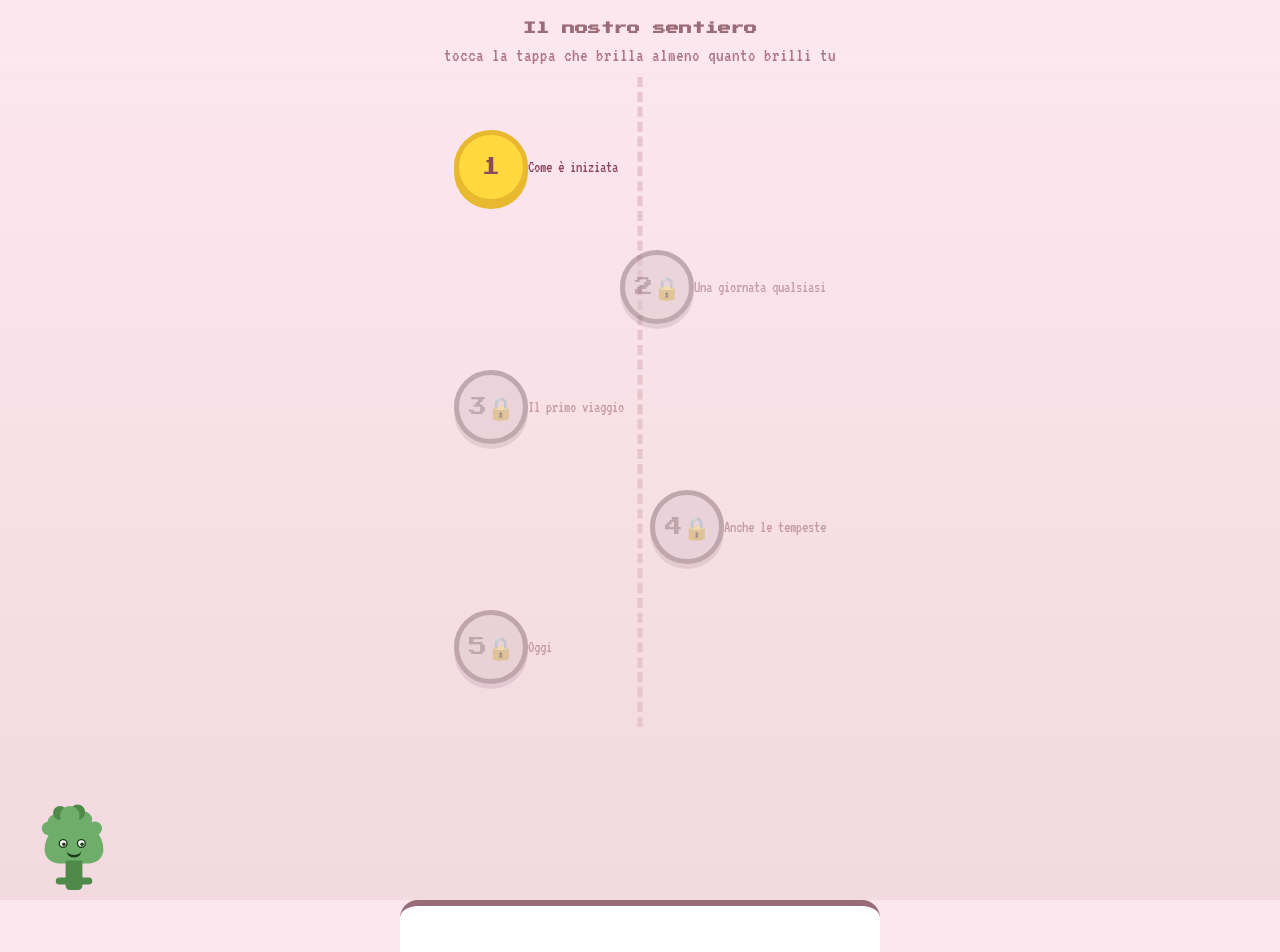
==== seria.html @ f55974d4 "Add files via upload" ====
<!DOCTYPE html>
<html lang="it">
<head>
<meta charset="UTF-8">
<meta name="viewport" content="width=device-width, initial-scale=1.0, maximum-scale=1.0, user-scalable=no">
<title>Il nostro sentiero</title>
<link href="https://fonts.googleapis.com/css2?family=Press+Start+2P&family=VT323&display=swap" rel="stylesheet">
<link rel="stylesheet" href="shared.css">
<style>
  /* versione seria: palette piu' desaturata ed elegante */
  body{background:linear-gradient(180deg,#FDE7EE 0%,#F3D9E0 100%);overflow-x:hidden;}

  .topbar{
    position:sticky;top:0;z-index:40;
    text-align:center;padding:18px 16px 12px;
    background:linear-gradient(180deg,#FDE7EE 70%,transparent);
  }
  .topbar h1{
    font-family:'Press Start 2P',monospace;font-size:13px;
    color:var(--rosa-serio-scuro);line-height:1.7;
  }
  .topbar p{font-size:19px;color:var(--rosa-scuro);opacity:.7;margin-top:6px;}

  /* sentiero verticale */
  .sentiero{
    position:relative;max-width:420px;margin:0 auto;
    padding:30px 0 60px;
  }
  /* linea tratteggiata centrale */
  .sentiero::before{
    content:'';position:absolute;top:0;bottom:40px;left:50%;
    transform:translateX(-50%);width:0;
    border-left:5px dashed var(--rosa-serio);
    z-index:0;
  }
  .tappa{
    position:relative;z-index:1;display:flex;align-items:center;
    min-height:120px;padding:0 24px;
  }
  .tappa:nth-child(odd){justify-content:flex-start;}
  .tappa:nth-child(even){justify-content:flex-end;}
  .nodo{
    width:74px;height:74px;border-radius:50%;
    border:5px solid var(--rosa-serio-scuro);
    background:var(--rosa-serio);
    display:flex;align-items:center;justify-content:center;
    font-family:'Press Start 2P',monospace;font-size:18px;
    color:var(--rosa-serio-scuro);position:relative;cursor:pointer;
    transition:transform .25s ease,background .3s ease,box-shadow .3s ease;
    box-shadow:0 5px 0 rgba(154,107,120,.35);
  }
  .nodo .lbl{
    position:absolute;width:130px;font-family:'VT323',monospace;
    font-size:18px;line-height:1.1;color:var(--rosa-scuro);
  }
  .tappa:nth-child(odd) .lbl{left:90px;text-align:left;}
  .tappa:nth-child(even) .lbl{right:90px;text-align:right;}

  /* stati tappa */
  .tappa.locked .nodo{opacity:.5;cursor:not-allowed;filter:grayscale(.4);}
  .tappa.locked .nodo::after{content:'🔒';font-size:22px;}
  .tappa.locked .lbl{opacity:.45;}
  .tappa.active .nodo{
    background:var(--giallo);border-color:var(--giallo-scuro);
    color:var(--rosa-scuro);
    animation:pulse 1.3s ease-in-out infinite;
    box-shadow:0 5px 0 var(--giallo-scuro),0 0 0 0 rgba(255,217,61,.6);
  }
  @keyframes pulse{
    0%,100%{box-shadow:0 5px 0 var(--giallo-scuro),0 0 0 0 rgba(255,217,61,.5);}
    50%{box-shadow:0 5px 0 var(--giallo-scuro),0 0 0 14px rgba(255,217,61,0);}
  }
  .tappa.done .nodo{background:var(--rosa-medio);border-color:var(--rosa-serio-scuro);}
  .tappa.done .nodo .num{display:none;}
  .tappa.done .nodo::after{content:'♥';font-size:26px;color:var(--rosa-serio-scuro);}

  /* pannello contenuto che sale dal basso */
  .scrim{
    position:fixed;inset:0;background:rgba(139,74,92,.35);
    z-index:70;opacity:0;pointer-events:none;transition:opacity .35s ease;
  }
  .scrim.show{opacity:1;pointer-events:auto;}
  .panel{
    position:fixed;left:0;right:0;bottom:0;z-index:71;
    background:#fff;border-top:6px solid var(--rosa-serio-scuro);
    border-radius:18px 18px 0 0;padding:24px 22px 30px;
    transform:translateY(100%);transition:transform .4s cubic-bezier(.25,.8,.35,1);
    max-height:82vh;overflow-y:auto;max-width:480px;margin:0 auto;
  }
  .panel.show{transform:translateY(0);}
  .panel .ptitle{font-family:'Press Start 2P',monospace;font-size:13px;color:var(--rosa-serio-scuro);line-height:1.7;margin-bottom:14px;}
  .panel .pdate{font-size:18px;color:var(--rosa-scuro);opacity:.6;margin-bottom:16px;}
  .panel .carousel{
    display:flex;gap:10px;overflow-x:auto;scroll-snap-type:x mandatory;
    margin-bottom:10px;padding-bottom:6px;-webkit-overflow-scrolling:touch;
  }
  .panel .carousel::-webkit-scrollbar{height:0;}
  .panel .slide{
    flex:0 0 100%;scroll-snap-align:center;
    aspect-ratio:4/3;background:var(--rosa-fondo);
    border:4px dashed var(--rosa-serio);border-radius:10px;
    display:flex;align-items:center;justify-content:center;
    color:var(--rosa-serio-scuro);font-size:18px;opacity:.8;
    background-size:cover;background-position:center;
  }
  .panel .dots{display:flex;gap:6px;justify-content:center;margin-bottom:18px;}
  .panel .dot{width:8px;height:8px;border-radius:50%;background:var(--rosa-serio);opacity:.5;transition:opacity .2s,transform .2s;}
  .panel .dot.on{opacity:1;background:var(--giallo-scuro);transform:scale(1.3);}
  .panel .ptext{font-size:21px;line-height:1.4;color:var(--rosa-scuro);margin-bottom:22px;}
  .panel .pclose{
    width:100%;font-family:'Press Start 2P',monospace;font-size:12px;
    background:var(--giallo);color:var(--rosa-scuro);
    border:4px solid var(--rosa-serio-scuro);border-radius:8px;
    padding:14px;cursor:pointer;box-shadow:0 4px 0 var(--giallo-scuro);
  }
  .panel .pclose:active{transform:translateY(3px);box-shadow:0 1px 0 var(--giallo-scuro);}

  .finale{
    text-align:center;padding:40px 24px;opacity:0;transition:opacity .6s ease;
  }
  .finale.show{opacity:1;}
  .finale h2{font-family:'Press Start 2P',monospace;font-size:14px;color:var(--rosa-serio-scuro);line-height:1.8;}
  .scroll-cue{
    margin-top:34px;font-size:18px;color:var(--rosa-serio-scuro);opacity:0;
    animation:cueBob 1.6s ease-in-out infinite;transition:opacity .5s ease;
  }
  .scroll-cue.show{opacity:.7;}
  @keyframes cueBob{0%,100%{transform:translateY(0);}50%{transform:translateY(6px);}}

  /* epilogo: nascosto finche' non si completa il percorso */
  .epilogo{
    max-width:480px;margin:0 auto;padding:0 22px 220px;
    display:none;
  }
  .epilogo.show{display:block;animation:fadeUp .8s ease;}
  @keyframes fadeUp{from{opacity:0;transform:translateY(20px);}to{opacity:1;transform:translateY(0);}}
  .epi-block{
    margin-top:54px;padding-top:30px;
    border-top:3px dashed var(--rosa-serio);
  }
  .epi-block h3{
    font-family:'Press Start 2P',monospace;font-size:12px;
    color:var(--rosa-serio-scuro);line-height:1.7;margin-bottom:6px;
  }
  .epi-sub{font-size:18px;color:var(--rosa-scuro);opacity:.65;margin-bottom:16px;}
  /* griglia fiori */
  .flower-grid{display:grid;grid-template-columns:repeat(3,1fr);gap:10px;}
  .flower-cell{
    aspect-ratio:1;border-radius:10px;background:#FFF6D6;
    border:3px dashed var(--giallo-scuro);
    display:flex;align-items:center;justify-content:center;
    padding:14px;background-size:cover;background-position:center;
    image-rendering:pixelated;
  }
  .flower-cell svg{display:block;width:100%;height:100%;}
  /* card canzone */
  .song-card{
    display:flex;align-items:center;gap:14px;
    background:#fff;border:4px solid var(--rosa-serio);border-radius:12px;
    padding:14px;margin-bottom:10px;
  }
  .song-cover{
    width:56px;height:56px;border-radius:8px;flex:0 0 auto;
    background:var(--rosa-medio);display:flex;align-items:center;justify-content:center;
    font-size:26px;color:#fff;
  }
  .song-title{font-size:22px;color:var(--rosa-scuro);}
  .song-artist{font-size:18px;color:var(--rosa-scuro);opacity:.6;}
  .epi-note{font-size:17px;color:var(--rosa-scuro);opacity:.6;}
  .epi-end{display:flex;justify-content:center;margin-top:50px;}
  .epi-end svg{width:48px;height:48px;image-rendering:pixelated;}

  /* player cliccabile */
  .song-card.player{cursor:pointer;transition:transform .15s ease;}
  .song-card.player:active{transform:scale(.97);}
  .song-card .song-cover{transition:background .2s;}
  /* puzzle 3x3 */
  .puzzle-wrap{margin-top:14px;}
  .puzzle{
    position:relative;width:100%;max-width:330px;margin:0 auto;
    aspect-ratio:1/1;background:#9A4E68;border:4px solid #9A4E68;border-radius:10px;
    overflow:hidden;
  }
  .tile{
    position:absolute;width:33.333%;height:33.333%;
    background-image:var(--puz-img);background-size:300% 300%;
    border:1px solid rgba(255,255,255,.15);
    transition:left .18s ease,top .18s ease;cursor:pointer;
    box-sizing:border-box;
  }
  .tile.empty{background-color:#FDE7EE!important;background-image:none!important;cursor:default;border:none;}
  .puzzle.solved .tile{border-color:transparent;}
  .puzzle.solved .tile.empty{background-color:transparent!important;background-image:var(--puz-img)!important;background-size:300% 300%;}
  .puzzle-msg{text-align:center;font-size:22px;color:#9A4E68;margin-top:14px;min-height:28px;opacity:0;transition:opacity .4s;}
  .puzzle-msg.show{opacity:1;}

  /* fumetto della mascotte */
  .fumetto{
    position:fixed;z-index:55;pointer-events:none;
    background:#fff;border:4px solid var(--rosa-serio-scuro);
    border-radius:12px;padding:8px 12px;
    font-family:'Press Start 2P',monospace;font-size:11px;
    color:var(--rosa-serio-scuro);white-space:nowrap;
    opacity:0;transform:translateY(6px);transition:opacity .4s ease,transform .4s ease;
  }
  .fumetto.show{opacity:1;transform:translateY(0);}
  .fumetto::after{
    content:'';position:absolute;bottom:-12px;left:50%;transform:translateX(-50%);
    border:8px solid transparent;border-top-color:var(--rosa-serio-scuro);
  }
</style>
</head>
<body>

<div class="topbar">
  <h1>Il nostro sentiero</h1>
  <p>tocca la tappa che brilla almeno quanto brilli tu</p>
</div>

<div class="sentiero" id="sentiero"></div>

<div class="finale" id="finale">
  <h2>...e qui inizia<br>il prossimo anno ♥</h2>
  <div class="scroll-cue" id="scroll-cue">▾ continua a scorrere ▾</div>
</div>

<!-- EPILOGO: appare dopo aver completato tutte le tappe -->
<div class="epilogo" id="epilogo">

  <!-- blocco 1: gallery di fiori -->
  <section class="epi-block">
    <h3>Un piccolo giardino</h3>
    <p class="epi-sub">un po' di giallo, come sempre</p>
    <div class="flower-grid" id="flower-grid"></div>
  </section>

  <!-- blocco 2: la nostra canzone -->
  <section class="epi-block">
    <h3>La nostra canzone</h3>
    <p class="epi-sub">3005 - Childish Gambino</p>
    <div class="song-card player" id="player-card">
      <div class="song-cover">▶</div>
      <div class="song-info">
        <div class="song-title">3005</div>
        <div class="song-artist">Childish Gambino · tocca per ascoltare</div>
      </div>
    </div>
    <p class="epi-note">[una delle tue preferite, ora anche una delle mie]</p>
  </section>

  <!-- blocco 3: puzzle foto -->
  <section class="epi-block">
    <h3>Rimetti insieme questo momento</h3>
    <p class="epi-sub">fai scorrere le tessere ♥</p>
    <div class="puzzle-wrap">
      <div class="puzzle" id="puzzle"></div>
    </div>
    <p class="puzzle-msg" id="puzzle-msg"></p>
  </section>

  <div class="epi-end" id="epi-end"></div>
</div>

<div class="scrim" id="scrim"></div>
<div class="panel" id="panel">
  <div class="ptitle" id="p-title"></div>
  <div class="pdate" id="p-date"></div>
  <div class="carousel" id="p-carousel"></div>
  <div class="dots" id="p-dots"></div>
  <div class="ptext" id="p-text"></div>
  <button class="pclose" id="p-close">chiudi e continua</button>
</div>

<script src="shared.js"></script>
<script>
const PUZZLE_IMG="[data-uri]";
</script>
<script>
// ====== CONTENUTI DELLE TAPPE (placeholder, da riempire) ======
// Ordine = sequenza di sblocco. 'photos' e' un array: 0 immagini = placeholder, 1+ = carosello.
const TAPPE=[
  {num:'1', label:'Come è iniziata',        title:'Tappa 1', date:'[mese / anno]', text:'[Qui il ricordo di come vi siete conosciuti. Scrivi tu il testo, io ho solo preparato lo spazio.]', photos:[]},
  {num:'2', label:'Una giornata qualsiasi', title:'Tappa 2', date:'[mese / anno]', text:'[Una giornata spensierata che vi rappresenta.]', photos:[]},
  {num:'3', label:'Il primo viaggio',       title:'Tappa 3', date:'[gennaio / febbraio]', text:'[I vostri viaggi, fatti tra gennaio e febbraio. Sostituisci con il ricordo.]', photos:[]},
  {num:'4', label:'Anche le tempeste',      title:'Tappa 4', date:'[mese / anno]', text:'[Un momento difficile superato insieme. Anche i litigi fanno parte della storia.]', photos:[]},
  {num:'5', label:'Oggi',                   title:'Tappa 5', date:'[oggi]',        text:'[Dove siete adesso, e cosa vuoi dirle per questo primo anno.]', photos:[]},
];

// ====== STATO IN MEMORIA (niente localStorage: dura la sessione, basta cosi') ======
let unlocked=0; // indice della tappa attualmente sbloccata/attiva

const sentiero=document.getElementById('sentiero');
const scrim=document.getElementById('scrim');
const panel=document.getElementById('panel');
const finale=document.getElementById('finale');
const epilogo=document.getElementById('epilogo');
const scrollCue=document.getElementById('scroll-cue');

// ====== EPILOGO: fiori GIALLI pixel (SVG, coerenti con lo stile) ======
// se metti percorsi immagine in FIORI, quelli hanno priorita'; altrimenti uso i fiori pixel disegnati
const FIORI=[]; // es: ['img/fiore1.jpg',...]

// fiori pixel disegnati in SVG, varianti diverse in toni di giallo
function fiorePixel(variant){
  const G='#FFD93D', G2='#E8B92E', G3='#FFE98A', C='#C98A2E', S='#6Fae6a';
  if(variant===0){ // margherita gialla
    return `<svg viewBox="0 0 16 16" width="100%" height="100%" shape-rendering="crispEdges">
      <rect x="6" y="2" width="4" height="3" fill="${G3}"/><rect x="3" y="5" width="3" height="4" fill="${G3}"/>
      <rect x="10" y="5" width="3" height="4" fill="${G3}"/><rect x="6" y="9" width="4" height="3" fill="${G3}"/>
      <rect x="5" y="4" width="6" height="6" fill="${G}"/><rect x="6" y="5" width="4" height="4" fill="${C}"/>
      <rect x="7" y="12" width="2" height="4" fill="${S}"/></svg>`;
  }
  if(variant===1){ // tulipano giallo
    return `<svg viewBox="0 0 16 16" width="100%" height="100%" shape-rendering="crispEdges">
      <rect x="4" y="3" width="2" height="3" fill="${G}"/><rect x="10" y="3" width="2" height="3" fill="${G}"/>
      <rect x="7" y="2" width="2" height="4" fill="${G}"/>
      <rect x="4" y="5" width="8" height="2" fill="${G}"/>
      <rect x="4" y="6" width="8" height="3" fill="${G2}"/>
      <rect x="5" y="9" width="6" height="1" fill="${C}"/>
      <rect x="7" y="10" width="2" height="5" fill="${S}"/>
      <rect x="9" y="12" width="3" height="2" fill="${S}"/></svg>`;
  }
  // variant 2: fiore tondo a 5 petali
  return `<svg viewBox="0 0 16 16" width="100%" height="100%" shape-rendering="crispEdges">
    <rect x="6" y="2" width="4" height="4" fill="${G}"/><rect x="2" y="6" width="4" height="4" fill="${G}"/>
    <rect x="10" y="6" width="4" height="4" fill="${G}"/><rect x="4" y="10" width="4" height="3" fill="${G}"/>
    <rect x="9" y="10" width="4" height="3" fill="${G}"/><rect x="6" y="6" width="4" height="4" fill="${C}"/>
    <rect x="7" y="13" width="2" height="3" fill="${S}"/></svg>`;
}

function buildFiori(){
  const grid=document.getElementById('flower-grid');
  grid.innerHTML='';
  const n = FIORI.length || 6;
  for(let i=0;i<n;i++){
    const c=document.createElement('div');
    c.className='flower-cell';
    if(FIORI[i]){ c.style.backgroundImage=`url(${FIORI[i]})`; }
    else c.innerHTML=fiorePixel(i%3);
    grid.appendChild(c);
  }
  // cuore pixel giallo finale
  document.getElementById('epi-end').innerHTML=`
    <svg viewBox="0 0 16 16" shape-rendering="crispEdges">
      <rect x="2" y="3" width="4" height="2" fill="#FFD93D"/><rect x="10" y="3" width="4" height="2" fill="#FFD93D"/>
      <rect x="1" y="5" width="6" height="2" fill="#FFD93D"/><rect x="9" y="5" width="6" height="2" fill="#FFD93D"/>
      <rect x="1" y="7" width="14" height="2" fill="#FFD93D"/>
      <rect x="2" y="9" width="12" height="2" fill="#E8B92E"/>
      <rect x="4" y="11" width="8" height="2" fill="#E8B92E"/>
      <rect x="6" y="13" width="4" height="2" fill="#E8B92E"/></svg>`;
}

// render delle tappe
function render(){
  sentiero.innerHTML='';
  TAPPE.forEach((t,i)=>{
    const row=document.createElement('div');
    row.className='tappa '+(i<unlocked?'done':i===unlocked?'active':'locked');
    row.innerHTML=`<div class="nodo" data-i="${i}"><span class="num">${t.num}</span></div><div class="lbl">${t.label}</div>`;
    sentiero.appendChild(row);
  });
  if(unlocked>=TAPPE.length){
    finale.classList.add('show');
    scrollCue.classList.add('show');
    epilogo.classList.add('show');
    buildFiori();
  }
}

// apertura pannello
let openIndex=null; // quale tappa e' attualmente aperta nel pannello
function buildCarousel(photos){
  const car=document.getElementById('p-carousel');
  const dots=document.getElementById('p-dots');
  car.innerHTML='';dots.innerHTML='';
  // se nessuna foto, mostro un placeholder singolo
  const items = (photos && photos.length) ? photos : [null];
  items.forEach((src,idx)=>{
    const s=document.createElement('div');
    s.className='slide';
    if(src){ s.style.backgroundImage=`url(${src})`;s.textContent=''; }
    else s.textContent='[ foto da inserire ]';
    car.appendChild(s);
    if(items.length>1){
      const d=document.createElement('div');
      d.className='dot'+(idx===0?' on':'');
      dots.appendChild(d);
    }
  });
  // sincronizza i pallini con lo scroll
  if(items.length>1){
    car.onscroll=()=>{
      const i=Math.round(car.scrollLeft/car.clientWidth);
      [...dots.children].forEach((d,j)=>d.classList.toggle('on',j===i));
    };
  } else { car.onscroll=null; }
  car.scrollLeft=0;
}
function openTappa(i){
  openIndex=i;
  const t=TAPPE[i];
  document.getElementById('p-title').textContent=t.title;
  document.getElementById('p-date').textContent=t.date;
  document.getElementById('p-text').textContent=t.text;
  buildCarousel(t.photos);
  scrim.classList.add('show');panel.classList.add('show');
}
function closeTappa(){
  scrim.classList.remove('show');panel.classList.remove('show');
  // avanza solo se stavo guardando la tappa attiva (non una gia' completata rivisitata)
  if(openIndex===unlocked && unlocked<TAPPE.length){ unlocked++; render(); placeBrocco(); }
  openIndex=null;
}

sentiero.addEventListener('click',e=>{
  const nodo=e.target.closest('.nodo');
  if(!nodo)return;
  const i=+nodo.dataset.i;
  if(i<=unlocked) openTappa(i); // attiva o gia' completata: apribile; le locked no
});
document.getElementById('p-close').addEventListener('click',closeTappa);
scrim.addEventListener('click',closeTappa);

// ====== PUZZLE FOTO 3x3 ======
// la foto e' incorporata come base64 in PUZZLE_IMG (definita in fondo, prima di questo script)
const N=3;                       // griglia 3x3
const EMPTY=N*N-1;               // indice 8 = tessera vuota
const puzzleEl=document.getElementById('puzzle');
const puzzleMsg=document.getElementById('puzzle-msg');
puzzleEl.style.setProperty('--puz-img', `url(${PUZZLE_IMG})`);

let board=[];   // board[posizione]=valoreTessera (0..8, dove 8=vuota)
let tiles=[];   // riferimenti agli elementi DOM, indicizzati per valore tessera
let solved=false;

function buildTiles(){
  puzzleEl.innerHTML='';
  tiles=[];
  for(let v=0; v<N*N; v++){
    const t=document.createElement('div');
    t.className='tile'+(v===EMPTY?' empty':'');
    if(v!==EMPTY){
      const r=Math.floor(v/N), c=v%N;
      // background-position per mostrare il pezzo corretto della foto
      t.style.backgroundPosition=`${c*50}% ${r*50}%`;
    }
    t.addEventListener('click',()=>onTileClick(v));
    tiles[v]=t;
    puzzleEl.appendChild(t);
  }
}
function place(){
  // posiziona ogni tessera in base a board
  for(let pos=0; pos<N*N; pos++){
    const v=board[pos];
    const r=Math.floor(pos/N), c=pos%N;
    tiles[v].style.left=(c*33.333)+'%';
    tiles[v].style.top=(r*33.333)+'%';
  }
}
function emptyPos(){ return board.indexOf(EMPTY); }
function neighborsOf(pos){
  const r=Math.floor(pos/N), c=pos%N, out=[];
  if(r>0) out.push(pos-N);
  if(r<N-1) out.push(pos+N);
  if(c>0) out.push(pos-1);
  if(c<N-1) out.push(pos+1);
  return out;
}
function onTileClick(v){
  if(solved) return;
  const pos=board.indexOf(v);
  const ep=emptyPos();
  if(neighborsOf(pos).includes(ep)){
    board[ep]=v; board[pos]=EMPTY;
    place();
    checkSolved();
  }
}
function checkSolved(){
  for(let i=0;i<N*N;i++) if(board[i]!==i) return;
  solved=true;
  // assegno alla tessera vuota la SUA porzione di foto (in basso a destra), cosi' l'immagine si chiude bene
  const er=Math.floor(EMPTY/N), ec=EMPTY%N;
  tiles[EMPTY].style.backgroundPosition=`${ec*50}% ${er*50}%`;
  puzzleEl.classList.add('solved');
  puzzleMsg.textContent='eccoci ♥';
  puzzleMsg.classList.add('show');
}
function shuffle(moves){
  // parto dalla soluzione e faccio mosse valide casuali all'indietro: sempre risolvibile
  board=[...Array(N*N).keys()];
  let last=-1;
  for(let i=0;i<moves;i++){
    const ep=emptyPos();
    let opts=neighborsOf(ep).filter(p=>p!==last);
    const pick=opts[Math.floor(Math.random()*opts.length)];
    board[ep]=board[pick]; board[pick]=EMPTY; last=ep;
  }
  // evito che parta gia' risolto
  if(board.every((v,i)=>v===i)) shuffle(moves);
}
buildTiles();
shuffle(12);   // mescolamento leggero (piu' facile)
place();

// ====== player musica 3005 ======
// apre il brano su Spotify (cerca) - l'audio parte nell'app esterna, non nel sito
document.getElementById('player-card').addEventListener('click',()=>{
  window.open('https://open.spotify.com/search/3005%20Childish%20Gambino','_blank');
});

// ====== mascotte ======
const brocco=mountBrocco();
brocco.style.transformOrigin='bottom center';
setMood(brocco,'cornerA');

// fumetto frase finale
const fumetto=document.createElement('div');
fumetto.className='fumetto';
fumetto.textContent='Ti amo RimRim ♥';
document.body.appendChild(fumetto);

// posiziona Broccoletto in base allo stato del percorso
function placeBrocco(){
  if(unlocked>=TAPPE.length){
    // fine percorso: si centra in basso e resta li, ferma, con la frase
    brocco.style.position='fixed';
    brocco.style.transition='left .6s ease,right .6s ease,bottom .6s ease';
    brocco.style.left='50%';brocco.style.right='auto';
    brocco.style.bottom='14px';brocco.style.top='auto';
    brocco.style.transformOrigin='bottom center';
    setMood(brocco,'finaleA');
    // fumetto fixed sopra la mascotte, centrato
    fumetto.style.position='fixed';
    fumetto.style.left='50%';
    fumetto.style.transform='translateX(-50%)';
    fumetto.style.bottom='150px';
    fumetto.style.top='auto';
    setTimeout(()=>fumetto.classList.add('show'),650);
  } else {
    // durante il percorso: fixed in basso, sul lato della tappa attiva
    fumetto.classList.remove('show');
    brocco.style.position='fixed';
    const odd = (unlocked%2===0); // tappa index0 e' odd-child (sinistra)
    brocco.style.transition='left .5s ease,right .5s ease,bottom .5s ease';
    brocco.style.bottom='10px';brocco.style.top='auto';
    brocco.style.transform='scale(.7)';
    brocco.style.transformOrigin='bottom center';
    if(odd){ brocco.style.left='14px';brocco.style.right='auto'; }
    else { brocco.style.left='auto';brocco.style.right='14px'; }
    setMood(brocco,'cornerA');
  }
}

enableTouchHearts();
render();
placeBrocco();
</script>
</body>
</html>
---- shared.css ----
/* ============================================================
   SHELL CONDIVISO - Broccoletto, palette, cuori al tocco
   Usato da index.html, seria.html, tiii.html
   ============================================================ */
:root{
  --rosa-fondo:#FDE7EE;
  --rosa-medio:#F7C8D8;
  --rosa-scuro:#8B4A5C;
  --giallo:#FFD93D;
  --giallo-scuro:#E8B92E;
  --verde:#6Fae6a;
  --verde-scuro:#4f8a4a;
  /* varianti per la versione seria: rosa piu' desaturato/elegante */
  --rosa-serio:#E8C4CE;
  --rosa-serio-scuro:#9A6B78;
}
*{margin:0;padding:0;box-sizing:border-box;-webkit-tap-highlight-color:transparent;}
html,body{height:100%;}
body{
  font-family:'VT323',monospace;
  background:var(--rosa-fondo);
  color:var(--rosa-scuro);
  image-rendering:pixelated;
  touch-action:manipulation;
  user-select:none;
}

/* ---------- MASCOTTE BROCCOLETTO ---------- */
#brocco{
  position:fixed;bottom:18px;left:50%;transform:translateX(-50%);
  width:120px;height:140px;z-index:50;pointer-events:none;
  transition:transform .25s ease;
}
.pix{position:absolute;}
.gambo{bottom:0;left:48px;width:24px;height:42px;background:var(--verde-scuro);border-radius:0 0 6px 6px;}
.gambo-l{bottom:8px;left:34px;width:16px;height:10px;background:var(--verde-scuro);border-radius:8px 0 0 8px;}
.gambo-r{bottom:8px;left:70px;width:16px;height:10px;background:var(--verde-scuro);border-radius:0 8px 8px 0;}
.ciuffo{bottom:38px;left:18px;width:84px;height:58px;background:var(--verde);border-radius:42px 42px 22px 22px;}
.bub{background:var(--verde);border-radius:50%;}
.bub.d{background:var(--verde-scuro);}
.b1{bottom:84px;left:22px;width:24px;height:24px;}
.b2{bottom:92px;left:40px;width:28px;height:28px;}
.b3{bottom:88px;left:62px;width:24px;height:24px;}
.b4{bottom:100px;left:30px;width:20px;height:20px;}
.b5{bottom:100px;left:54px;width:22px;height:22px;}
.b6{bottom:78px;left:14px;width:20px;height:20px;}
.b7{bottom:78px;left:80px;width:20px;height:20px;}
.occhio{bottom:60px;width:13px;height:13px;background:#fff;border:2px solid #1a3a18;border-radius:50%;z-index:5;}
.occhio.l{left:38px;} .occhio.r{left:64px;}
.pupilla{width:5px;height:5px;background:#1a3a18;border-radius:50%;position:absolute;top:3px;left:3px;}
.bocca{bottom:48px;left:52px;width:16px;height:6px;border-bottom:3px solid #1a3a18;z-index:5;}
.lacrima{bottom:46px;width:6px;height:12px;background:#7fd0ff;border-radius:0 0 4px 4px;opacity:0;transition:opacity .3s;z-index:6;}
.lacrima.l{left:40px;} .lacrima.r{left:66px;}
.pozza{bottom:-4px;left:50%;transform:translateX(-50%);width:0;height:0;background:#7fd0ff;opacity:.55;border-radius:50%;transition:width .5s ease,height .5s ease;z-index:1;}

/* stati emotivi */
#brocco.triste{transform:translateX(-50%) scale(.95);}
#brocco.triste .occhio{height:14px;}
#brocco.triste .bocca{border-bottom:none;border-top:3px solid #1a3a18;border-radius:50% 50% 0 0;bottom:42px;}
#brocco.triste .lacrima{opacity:1;animation:drop 2.2s ease-in infinite;}
@keyframes drop{0%{transform:translateY(0) scaleY(.6);opacity:0;}25%{opacity:1;}80%{transform:translateY(28px) scaleY(1.3);opacity:1;}100%{transform:translateY(34px) scaleY(1.3);opacity:0;}}
#brocco.triste .lacrima.r{animation-delay:1.1s;}
#brocco.gioiaA{animation:hop .4s ease infinite;}
@keyframes hop{0%,100%{transform:translateX(-50%) translateY(0);}50%{transform:translateX(-50%) translateY(-22px);}}
#brocco.gioiaA .bocca{width:22px;height:12px;border-bottom:4px solid #1a3a18;border-radius:0 0 12px 12px;left:49px;bottom:46px;}
#brocco.gioiaB{animation:wiggle .3s ease infinite;}
@keyframes wiggle{0%,100%{transform:translateX(-50%) rotate(-6deg);}50%{transform:translateX(-50%) rotate(6deg);}}
#brocco.gioiaB .bocca{width:24px;height:14px;border:3px solid #1a3a18;border-top:none;border-radius:0 0 14px 14px;left:48px;bottom:44px;background:#ff8fb0;}

/* celebrazioni */
#brocco.celebraA{animation:swayA 2s ease-in-out;transform:translateX(-50%) scale(2.4) translateY(-50px);transition:transform 2s cubic-bezier(.25,.8,.35,1);z-index:90;}
@keyframes swayA{0%{filter:brightness(1);}100%{filter:brightness(1.12);}}
#brocco.celebraA .bocca{width:26px;height:14px;border-bottom:4px solid #1a3a18;border-radius:0 0 14px 14px;left:47px;bottom:46px;}
#brocco.celebraA .occhio{height:11px;border-radius:50% 50% 40% 40%;}
#brocco.celebraB{transform:translateX(-50%) scale(2.4) translateY(-50px);transition:transform 2s cubic-bezier(.34,1.3,.5,1);z-index:90;}
#brocco.celebraB.anim{animation:bounceB 2s ease-in-out;}
@keyframes bounceB{0%,100%{rotate:0deg;}20%{rotate:-5deg;}40%{rotate:5deg;}60%{rotate:-3deg;}80%{rotate:3deg;}}
#brocco.celebraB .bocca{width:28px;height:20px;border:3px solid #1a3a18;border-top:none;border-radius:0 0 16px 16px;left:46px;bottom:40px;background:#ff8fb0;}
#brocco.celebraB .occhio{background:transparent;border:none;overflow:visible;}
#brocco.celebraB .pupilla{display:none;}
#brocco.celebraB .occhio::before{content:'♥';position:absolute;left:50%;top:50%;transform:translate(-50%,-50%);color:#e85b8a;font-size:16px;line-height:1;}
#brocco.celebraB .occhio{animation:eyePop .5s ease infinite alternate;}
@keyframes eyePop{from{transform:scale(1);}to{transform:scale(1.25);}}

/* stati attivi (mascotte persistente nelle pagine) */
#brocco.attivoA{animation:hopActive .5s ease infinite;}
@keyframes hopActive{0%,100%{transform:translateX(-50%) translateY(0) scale(1);}50%{transform:translateX(-50%) translateY(-14px) scale(1);}}
#brocco.attivoA .bocca{width:22px;height:12px;border-bottom:4px solid #1a3a18;border-radius:0 0 12px 12px;left:49px;bottom:46px;}
#brocco.attivoB{animation:wiggleActive .35s ease infinite;}
@keyframes wiggleActive{0%,100%{transform:translateX(-50%) rotate(-5deg) scale(1);}50%{transform:translateX(-50%) rotate(5deg) scale(1);}}
#brocco.attivoB .bocca{width:24px;height:14px;border:3px solid #1a3a18;border-top:none;border-radius:0 0 14px 14px;left:48px;bottom:44px;background:#ff8fb0;}
#brocco.attivoB .occhio{background:transparent;border:none;overflow:visible;}
#brocco.attivoB .pupilla{display:none;}
#brocco.attivoB .occhio::before{content:'♥';position:absolute;left:50%;top:50%;transform:translate(-50%,-50%);color:#e85b8a;font-size:16px;line-height:1;}

/* idle: piccolo respiro quando non fa nulla */
#brocco.idleA .bocca{width:22px;height:10px;border-bottom:3px solid #1a3a18;border-radius:0 0 12px 12px;left:49px;bottom:46px;}

/* mascotte in ANGOLO (persistente nelle pagine): salta/dimena senza translateX */
#brocco.cornerA{animation:cornerHop .6s ease infinite;}
@keyframes cornerHop{0%,100%{transform:scale(.7) translateY(0);}50%{transform:scale(.7) translateY(-18px);}}
#brocco.cornerA .bocca{width:22px;height:12px;border-bottom:4px solid #1a3a18;border-radius:0 0 12px 12px;left:49px;bottom:46px;}
#brocco.cornerB{animation:cornerWiggle .4s ease infinite;}
@keyframes cornerWiggle{0%,100%{transform:scale(.7) rotate(-6deg);}50%{transform:scale(.7) rotate(6deg);}}
#brocco.cornerB .bocca{width:24px;height:14px;border:3px solid #1a3a18;border-top:none;border-radius:0 0 14px 14px;left:48px;bottom:44px;background:#ff8fb0;}
#brocco.cornerB .occhio{background:transparent;border:none;overflow:visible;}
#brocco.cornerB .pupilla{display:none;}
#brocco.cornerB .occhio::before{content:'♥';position:absolute;left:50%;top:50%;transform:translate(-50%,-50%);color:#e85b8a;font-size:16px;line-height:1;}

/* stato FINALE: mascotte centrata (absolute) a fine sentiero, saltella sul posto */
#brocco.finaleA{animation:finaleHop .7s ease infinite;}
@keyframes finaleHop{0%,100%{transform:translateX(-50%) scale(.7) translateY(0);}50%{transform:translateX(-50%) scale(.7) translateY(-16px);}}
#brocco.finaleA .bocca{width:22px;height:12px;border-bottom:4px solid #1a3a18;border-radius:0 0 12px 12px;left:49px;bottom:46px;}

/* pianto in ANGOLO (tiii): triste senza translateX, scala .7 */
#brocco.cornerCry{transform:scale(.7);}
#brocco.cornerCry .occhio{height:14px;}
#brocco.cornerCry .pupilla{display:block;}
#brocco.cornerCry .occhio::before{content:none;}
#brocco.cornerCry .bocca{border-bottom:none;border-top:3px solid #1a3a18;border-radius:50% 50% 0 0;bottom:42px;background:transparent;width:16px;left:52px;}
#brocco.cornerCry .lacrima{opacity:1;animation:drop 1.4s ease-in infinite;}
#brocco.cornerCry .lacrima.r{animation-delay:.7s;}

/* ---------- CUORI AL TOCCO ---------- */
.heartfx{position:fixed;font-size:20px;pointer-events:none;z-index:60;animation:floatUp 1s ease-out forwards;}
@keyframes floatUp{0%{transform:translate(-50%,-50%) scale(.6);opacity:1;}100%{transform:translate(-50%,-160%) scale(1.3);opacity:0;}}

@media (prefers-reduced-motion:reduce){
  *{animation-duration:.01ms!important;transition-duration:.01ms!important;}
}
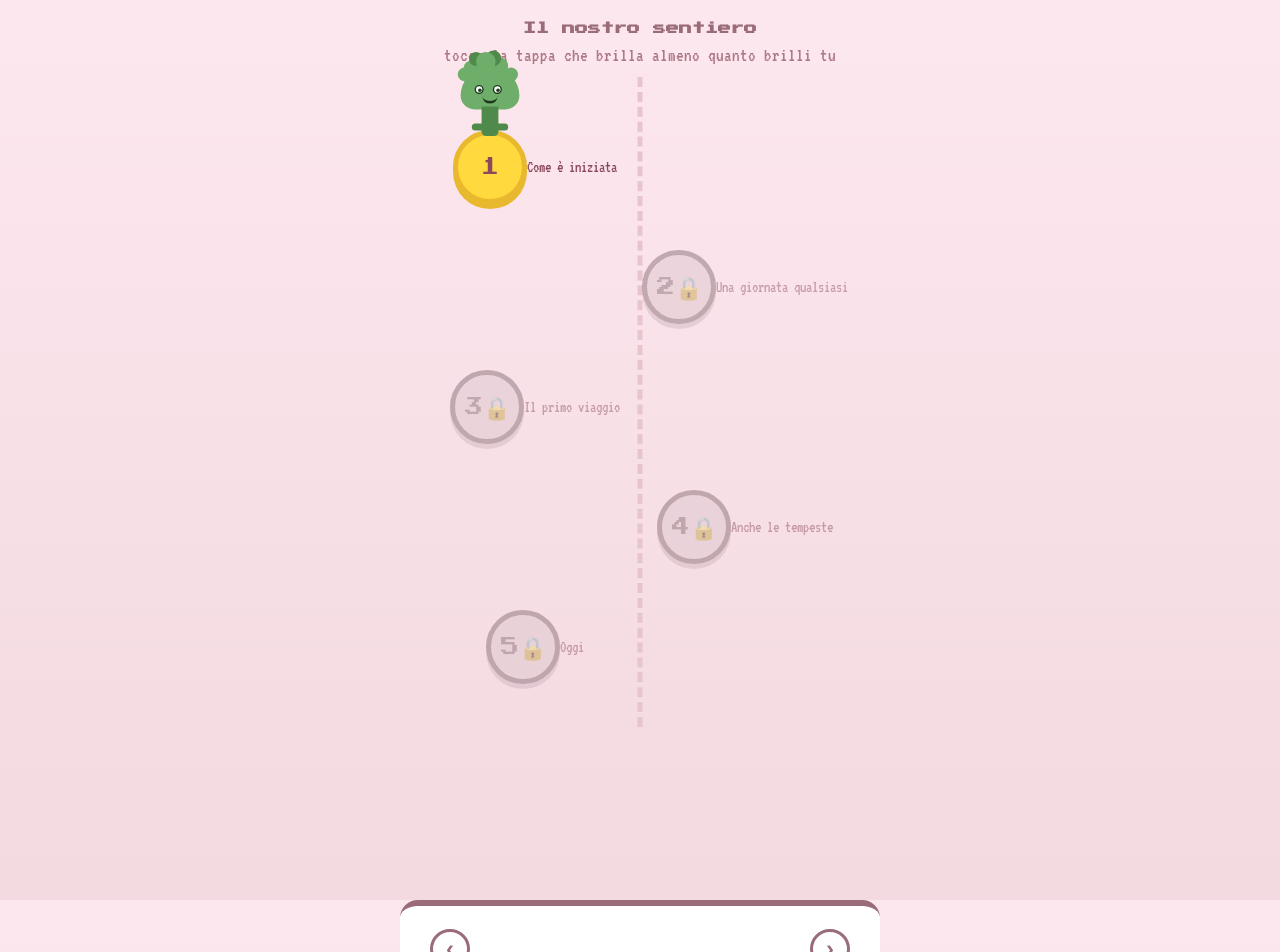
==== commit fea7d9a6: "Check totali" ====
--- a/seria.html
+++ b/seria.html
@@ -35,10 +35,12 @@
   }
   .tappa{
     position:relative;z-index:1;display:flex;align-items:center;
-    min-height:120px;padding:0 24px;
-  }
-  .tappa:nth-child(odd){justify-content:flex-start;}
-  .tappa:nth-child(even){justify-content:flex-end;}
+    min-height:120px;padding:0;
+  }
+  /* ogni tappa occupa meta' larghezza e centra il nodo nella propria meta':
+     cosi' i nodi cadono al 25% e al 75%, simmetrici rispetto alla linea centrale */
+  .tappa:nth-child(odd){justify-content:center;padding-right:50%;}
+  .tappa:nth-child(even){justify-content:center;padding-left:50%;}
   .nodo{
     width:74px;height:74px;border-radius:50%;
     border:5px solid var(--rosa-serio-scuro);
@@ -97,7 +99,7 @@
   .panel .carousel::-webkit-scrollbar{height:0;}
   .panel .slide{
     flex:0 0 100%;scroll-snap-align:center;
-    aspect-ratio:4/3;background:var(--rosa-fondo);
+    aspect-ratio:3/4;background:var(--rosa-fondo);
     border:4px dashed var(--rosa-serio);border-radius:10px;
     display:flex;align-items:center;justify-content:center;
     color:var(--rosa-serio-scuro);font-size:18px;opacity:.8;
@@ -106,7 +108,22 @@
   .panel .dots{display:flex;gap:6px;justify-content:center;margin-bottom:18px;}
   .panel .dot{width:8px;height:8px;border-radius:50%;background:var(--rosa-serio);opacity:.5;transition:opacity .2s,transform .2s;}
   .panel .dot.on{opacity:1;background:var(--giallo-scuro);transform:scale(1.3);}
-  .panel .ptext{font-size:21px;line-height:1.4;color:var(--rosa-scuro);margin-bottom:22px;}
+  /* frecce del carosello */
+  .panel .carousel-wrap{position:relative;margin-bottom:10px;}
+  .panel .carousel-wrap .carousel{margin-bottom:0;}
+  .carousel-arrow{
+    position:absolute;top:50%;transform:translateY(-50%);
+    width:40px;height:40px;border-radius:50%;padding:0;
+    background:rgba(255,255,255,.82);border:3px solid var(--rosa-serio-scuro);
+    color:var(--rosa-serio-scuro);font-family:Arial,sans-serif;font-size:24px;
+    font-weight:bold;line-height:1;display:flex;align-items:center;justify-content:center;
+    cursor:pointer;z-index:2;box-shadow:0 2px 0 rgba(154,107,120,.35);
+  }
+  .carousel-arrow:active{transform:translateY(-50%) scale(.9);}
+  .carousel-arrow.prev{left:8px;}
+  .carousel-arrow.next{right:8px;}
+  .carousel-arrow[hidden]{display:none;}
+  .panel .ptext{font-size:21px;line-height:1.4;color:var(--rosa-scuro);margin-bottom:22px;white-space:pre-line;}
   .panel .pclose{
     width:100%;font-family:'Press Start 2P',monospace;font-size:12px;
     background:var(--giallo);color:var(--rosa-scuro);
@@ -144,7 +161,9 @@
   }
   .epi-sub{font-size:18px;color:var(--rosa-scuro);opacity:.65;margin-bottom:16px;}
   /* griglia fiori */
-  .flower-grid{display:grid;grid-template-columns:repeat(3,1fr);gap:10px;}
+  /* minmax(0,1fr) evita il "grid blowout": senza, l'SVG impone una larghezza
+     minima e la griglia esce dallo schermo in verticale su iPhone */
+  .flower-grid{display:grid;grid-template-columns:repeat(3,minmax(0,1fr));gap:10px;}
   .flower-cell{
     aspect-ratio:1;border-radius:10px;background:#FFF6D6;
     border:3px dashed var(--giallo-scuro);
@@ -265,7 +284,11 @@
 <div class="panel" id="panel">
   <div class="ptitle" id="p-title"></div>
   <div class="pdate" id="p-date"></div>
-  <div class="carousel" id="p-carousel"></div>
+  <div class="carousel-wrap">
+    <div class="carousel" id="p-carousel"></div>
+    <button class="carousel-arrow prev" id="p-prev" aria-label="foto precedente">&#8249;</button>
+    <button class="carousel-arrow next" id="p-next" aria-label="foto successiva">&#8250;</button>
+  </div>
   <div class="dots" id="p-dots"></div>
   <div class="ptext" id="p-text"></div>
   <button class="pclose" id="p-close">chiudi e continua</button>
@@ -279,7 +302,15 @@
 // ====== CONTENUTI DELLE TAPPE (placeholder, da riempire) ======
 // Ordine = sequenza di sblocco. 'photos' e' un array: 0 immagini = placeholder, 1+ = carosello.
 const TAPPE=[
-  {num:'1', label:'Come è iniziata',        title:'Tappa 1', date:'[mese / anno]', text:'[Qui il ricordo di come vi siete conosciuti. Scrivi tu il testo, io ho solo preparato lo spazio.]', photos:[]},
+  {num:'1', label:'Come è iniziata', title:'Com\'è iniziata', date:'Giugno 2025',
+   text:`Pensare a questo periodo mi fa sorridere: giravo tranquillo per Riomaggiore a prendere un Pokè e le centrifughe, da un momento all'altro la mia vita è cambiata…. Non dimenticherò mai quella sensazione di colpo di fulmine entrando e a dover pagare quei due euro, un sacco di emozioni mi sono passate semplicemente a passarti due euro e il resto è diventato storia. Una storia bellissima che da quel minimo incontro non ha fatto altro che iniziare ad essere scritta, perché la verità è quella, da quello scambio, ci siamo presi e mai più lasciati.
+
+Ne abbiamo passate tante in questo anno, alti e bassi, ma ogni cosa perfetta, calcolata per portarci qui dopo un anno come persone cresciute insieme. Ne sono grato, grato ed estremamente felice. Siamo passati poi agli scaloni con la prima volta che ti ho accompagnato a casa, per poi essere la persona più imbarazzata della spiaggia ad essere il tuo salvagente contro il mare, quel bacio che considererò il primo è stato il più bello e "ansiato" che io abbia mai dato… Avevo una paura fottuta di prendermi un palo che manco alla finale mondiali, ma la verità un'altra, la verità è la tranquillità che mi dai, con te è tutto così… Tranquillo e con un supporto incondizionato. Queste sono state solo le prime settimane insieme e già potrei scriverci un libro sopra, quello che voglio fare è benedire quel giorno e quell'incontro, perché mi ha travolto, mi ha dato uno scossone alla mia vita, ha preso il Rubin spaventoso con paura di aprirsi ed impegnarsi e lo ha reso la persona che ora ha la fortuna di stare al tuo fianco, perché di una grande fortuna stiamo parlando.
+
+Già in queste prime settimane ti ho proiettato nel mio mondo con una naturalezza incredibile, la tua prima risposta ad una mia storia per "prendere in giro" una maglia del Doria (Allah ybarek f Sabiri), ti mandavo gli outfit del matrimonio per flexare un pò il mio vestirmi bene. La verità è che cercavo disperatamente una tua approvazione o un cenno di "mi piaci", hai stravolto e centralizzato il mio mondo con una velocità e una naturalezza clamorosa, per questo ti ho dovuto definire "calamità", ma la calamità più bella che potesse intaccarmi.
+
+Le settimane sono proseguite, andate avanti, indietro, lente e veloci, ma con una nuova sicurezza (che tanto sicura in quei giorni non era, ma vabbè), però era l'inizio di quello che stiamo vivendo ora, ovvero tu ed io. Grazie Qalbi!`,
+   photos:['Photos/Tappa_1/web/1_selfie.jpg','Photos/Tappa_1/web/2_sasso.jpg','Photos/Tappa_1/web/3_doria.jpg','Photos/Tappa_1/web/4_matrimonio.jpg','Photos/Tappa_1/web/5_couscous.jpg','Photos/Tappa_1/web/6_svapo.jpg']},
   {num:'2', label:'Una giornata qualsiasi', title:'Tappa 2', date:'[mese / anno]', text:'[Una giornata spensierata che vi rappresenta.]', photos:[]},
   {num:'3', label:'Il primo viaggio',       title:'Tappa 3', date:'[gennaio / febbraio]', text:'[I vostri viaggi, fatti tra gennaio e febbraio. Sostituisci con il ricordo.]', photos:[]},
   {num:'4', label:'Anche le tempeste',      title:'Tappa 4', date:'[mese / anno]', text:'[Un momento difficile superato insieme. Anche i litigi fanno parte della storia.]', photos:[]},
@@ -369,33 +400,61 @@
 
 // apertura pannello
 let openIndex=null; // quale tappa e' attualmente aperta nel pannello
+// ====== CAROSELLO: swipe manuale (frecce + dito) + autoplay ======
+const AUTOPLAY_MS=5000;            // avanzamento automatico ogni 5 secondi
+const car=document.getElementById('p-carousel');
+const dots=document.getElementById('p-dots');
+const arrowPrev=document.getElementById('p-prev');
+const arrowNext=document.getElementById('p-next');
+let carTimer=null, carIndex=0, carLen=1;
+
+function syncDots(){
+  [...dots.children].forEach((d,j)=>d.classList.toggle('on',j===carIndex));
+}
+function goToSlide(i,smooth=true){
+  if(carLen<1) return;
+  carIndex=(i+carLen)%carLen;
+  car.scrollTo({left:carIndex*car.clientWidth, behavior:smooth?'smooth':'auto'});
+  syncDots();
+}
+function stopAutoplay(){ if(carTimer){clearInterval(carTimer);carTimer=null;} }
+// (ri)avvia il timer da zero: usato anche dopo ogni swipe manuale per il cooldown
+function startAutoplay(){
+  stopAutoplay();
+  if(carLen>1) carTimer=setInterval(()=>goToSlide(carIndex+1), AUTOPLAY_MS);
+}
+
 function buildCarousel(photos){
-  const car=document.getElementById('p-carousel');
-  const dots=document.getElementById('p-dots');
   car.innerHTML='';dots.innerHTML='';
   // se nessuna foto, mostro un placeholder singolo
   const items = (photos && photos.length) ? photos : [null];
+  carLen=items.length; carIndex=0;
   items.forEach((src,idx)=>{
     const s=document.createElement('div');
     s.className='slide';
     if(src){ s.style.backgroundImage=`url(${src})`;s.textContent=''; }
     else s.textContent='[ foto da inserire ]';
     car.appendChild(s);
-    if(items.length>1){
+    if(carLen>1){
       const d=document.createElement('div');
       d.className='dot'+(idx===0?' on':'');
       dots.appendChild(d);
     }
   });
-  // sincronizza i pallini con lo scroll
-  if(items.length>1){
-    car.onscroll=()=>{
-      const i=Math.round(car.scrollLeft/car.clientWidth);
-      [...dots.children].forEach((d,j)=>d.classList.toggle('on',j===i));
-    };
-  } else { car.onscroll=null; }
   car.scrollLeft=0;
-}
+  const multi=carLen>1;
+  arrowPrev.hidden=!multi; arrowNext.hidden=!multi;  // frecce solo con piu' foto
+}
+
+// tiene allineato l'indice quando si scorre col dito
+car.addEventListener('scroll',()=>{
+  const i=Math.round(car.scrollLeft/car.clientWidth);
+  if(i!==carIndex){ carIndex=i; syncDots(); }
+});
+// swipe manuale col dito: azzera il timer e fa ripartire il cooldown
+car.addEventListener('pointerdown',startAutoplay);
+arrowPrev.addEventListener('click',()=>{ goToSlide(carIndex-1); startAutoplay(); });
+arrowNext.addEventListener('click',()=>{ goToSlide(carIndex+1); startAutoplay(); });
 function openTappa(i){
   openIndex=i;
   const t=TAPPE[i];
@@ -404,8 +463,10 @@
   document.getElementById('p-text').textContent=t.text;
   buildCarousel(t.photos);
   scrim.classList.add('show');panel.classList.add('show');
+  startAutoplay();
 }
 function closeTappa(){
+  stopAutoplay();
   scrim.classList.remove('show');panel.classList.remove('show');
   // avanza solo se stavo guardando la tappa attiva (non una gia' completata rivisitata)
   if(openIndex===unlocked && unlocked<TAPPE.length){ unlocked++; render(); placeBrocco(); }
@@ -539,23 +600,35 @@
     fumetto.style.top='auto';
     setTimeout(()=>fumetto.classList.add('show'),650);
   } else {
-    // durante il percorso: fixed in basso, sul lato della tappa attiva
+    // durante il percorso: il broccoletto sta in piedi SOPRA la tappa attiva (gialla)
     fumetto.classList.remove('show');
-    brocco.style.position='fixed';
-    const odd = (unlocked%2===0); // tappa index0 e' odd-child (sinistra)
-    brocco.style.transition='left .5s ease,right .5s ease,bottom .5s ease';
-    brocco.style.bottom='10px';brocco.style.top='auto';
+    const node = sentiero.querySelector('.tappa.active .nodo');
+    if(!node) return;
+    const r = node.getBoundingClientRect();
+    const pageLeft = r.left + window.scrollX;
+    const pageTop  = r.top  + window.scrollY;
+    brocco.style.position='absolute';
+    brocco.style.right='auto';
+    brocco.style.bottom='auto';
+    brocco.style.transition='left .5s ease,top .5s ease';
     brocco.style.transform='scale(.7)';
     brocco.style.transformOrigin='bottom center';
-    if(odd){ brocco.style.left='14px';brocco.style.right='auto'; }
-    else { brocco.style.left='auto';brocco.style.right='14px'; }
+    // il box e' 120x140: con origin bottom-center i "piedi" stanno in (left+60, top+140).
+    // li appoggio sul bordo superiore del nodo, centrati orizzontalmente sul nodo.
+    brocco.style.left = (pageLeft + r.width/2 - 60) + 'px';
+    brocco.style.top  = (pageTop - 140 + 6) + 'px';
     setMood(brocco,'cornerA');
   }
 }
+// se cambia la larghezza dello schermo, ricalcolo la posizione del broccoletto
+window.addEventListener('resize', placeBrocco);
 
 enableTouchHearts();
 render();
 placeBrocco();
+// i web font cambiano l'altezza di topbar/nodi una volta caricati: riallineo il broccoletto
+window.addEventListener('load', placeBrocco);
+if(document.fonts && document.fonts.ready) document.fonts.ready.then(placeBrocco);
 </script>
 </body>
 </html>
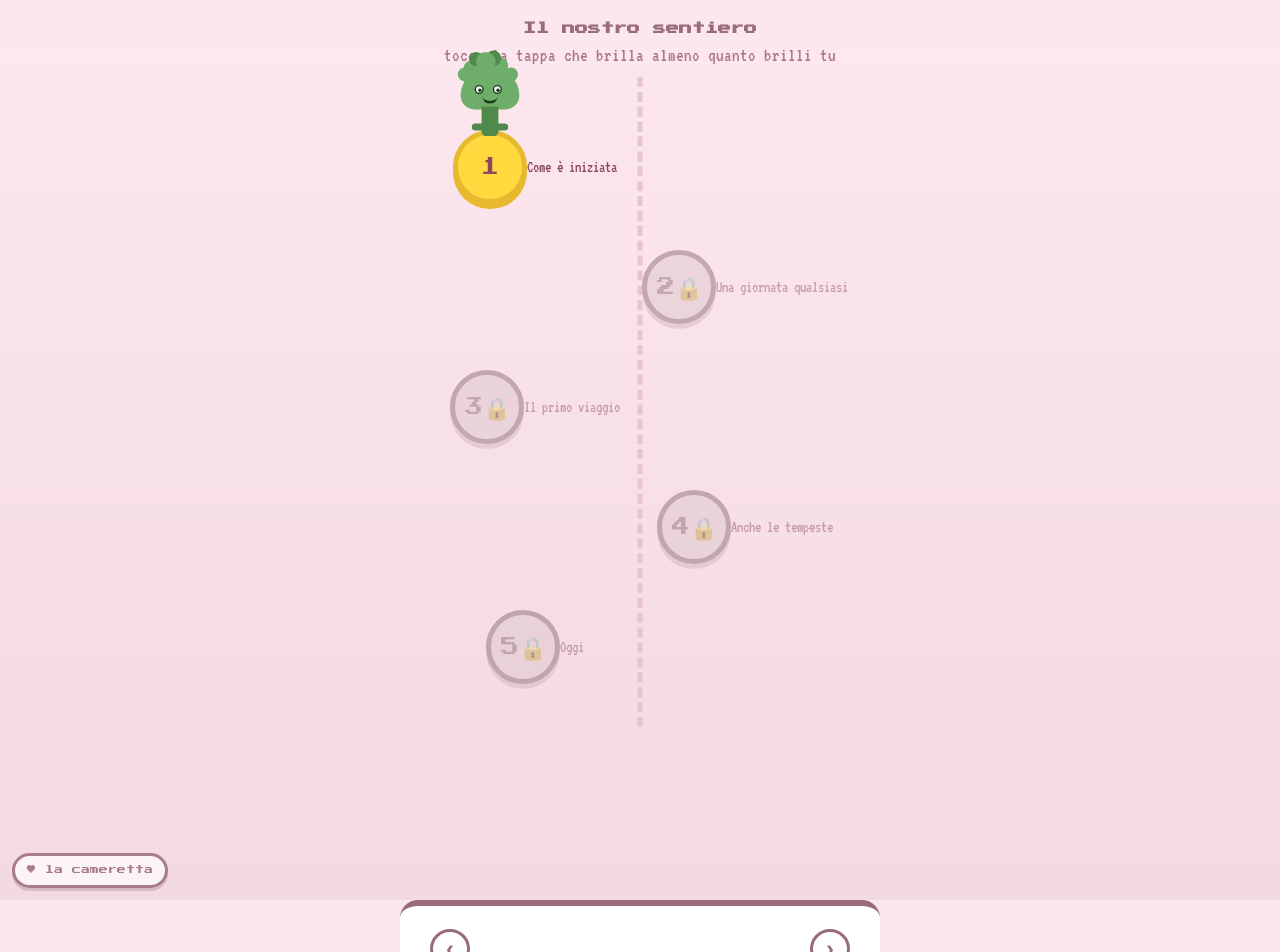
==== commit 5ae0e836: "seria: rimando inverso alla cameretta (simmetria con la finestra) Pillola d'angolo persistente "la c" ====
--- a/seria.html
+++ b/seria.html
@@ -131,6 +131,18 @@
     padding:14px;cursor:pointer;box-shadow:0 4px 0 var(--giallo-scuro);
   }
   .panel .pclose:active{transform:translateY(3px);box-shadow:0 1px 0 var(--giallo-scuro);}
+  /* freccia "vai in fondo": appare quando c'e' altro da scorrere (testo + pulsante) */
+  .pscroll-cue{
+    position:fixed;left:50%;bottom:18px;z-index:73;transform:translateX(-50%);
+    width:48px;height:48px;border-radius:50%;padding:0;
+    background:var(--giallo);border:4px solid var(--rosa-serio-scuro);
+    color:var(--rosa-scuro);font-size:22px;line-height:1;
+    display:flex;align-items:center;justify-content:center;cursor:pointer;
+    box-shadow:0 4px 0 var(--giallo-scuro);
+    opacity:0;pointer-events:none;transition:opacity .3s ease;
+  }
+  .pscroll-cue.show{opacity:1;pointer-events:auto;animation:pcueBob 1.6s ease-in-out infinite;}
+  @keyframes pcueBob{0%,100%{transform:translateX(-50%) translateY(0);}50%{transform:translateX(-50%) translateY(5px);}}
 
   .finale{
     text-align:center;padding:40px 24px;opacity:0;transition:opacity .6s ease;
@@ -227,6 +239,16 @@
     content:'';position:absolute;bottom:-12px;left:50%;transform:translateX(-50%);
     border:8px solid transparent;border-top-color:var(--rosa-serio-scuro);
   }
+  /* rimando alla versione bambinesca (simmetrico alla finestra della cameretta) */
+  .to-room{
+    position:fixed;left:12px;bottom:12px;z-index:60;
+    font-family:'Press Start 2P',monospace;font-size:9px;line-height:1.4;
+    text-decoration:none;color:var(--rosa-serio-scuro);
+    background:rgba(255,255,255,.82);border:3px solid var(--rosa-serio-scuro);
+    border-radius:20px;padding:8px 12px;opacity:.85;
+    box-shadow:0 3px 0 rgba(154,107,120,.35);
+  }
+  .to-room:active{transform:translateY(2px);box-shadow:0 1px 0 rgba(154,107,120,.35);}
 </style>
 </head>
 <body>
@@ -235,6 +257,9 @@
   <h1>Il nostro sentiero</h1>
   <p>tocca la tappa che brilla almeno quanto brilli tu</p>
 </div>
+
+<!-- rimando alla versione bambinesca (simmetrico alla finestra nella cameretta) -->
+<a class="to-room" href="tiii.html">♥ la cameretta</a>
 
 <div class="sentiero" id="sentiero"></div>
 
@@ -256,12 +281,12 @@
   <!-- blocco 2: la nostra canzone -->
   <section class="epi-block">
     <h3>La nostra canzone</h3>
-    <p class="epi-sub">3005 - Childish Gambino</p>
+    <p class="epi-sub">Every Breath You Take - The Police</p>
     <div class="song-card player" id="player-card">
       <div class="song-cover">▶</div>
       <div class="song-info">
-        <div class="song-title">3005</div>
-        <div class="song-artist">Childish Gambino · tocca per ascoltare</div>
+        <div class="song-title">Every Breath You Take</div>
+        <div class="song-artist">The Police · tocca per ascoltare</div>
       </div>
     </div>
     <p class="epi-note">[una delle tue preferite, ora anche una delle mie]</p>
@@ -293,6 +318,7 @@
   <div class="ptext" id="p-text"></div>
   <button class="pclose" id="p-close">chiudi e continua</button>
 </div>
+<button class="pscroll-cue" id="p-scroll-cue" aria-label="scorri fino in fondo">▾</button>
 
 <script src="shared.js"></script>
 <script>
@@ -311,10 +337,36 @@
 
 Le settimane sono proseguite, andate avanti, indietro, lente e veloci, ma con una nuova sicurezza (che tanto sicura in quei giorni non era, ma vabbè), però era l'inizio di quello che stiamo vivendo ora, ovvero tu ed io. Grazie Qalbi!`,
    photos:['Photos/Tappa_1/web/1_selfie.jpg','Photos/Tappa_1/web/2_sasso.jpg','Photos/Tappa_1/web/3_doria.jpg','Photos/Tappa_1/web/4_matrimonio.jpg','Photos/Tappa_1/web/5_couscous.jpg','Photos/Tappa_1/web/6_svapo.jpg']},
-  {num:'2', label:'Una giornata qualsiasi', title:'Tappa 2', date:'[mese / anno]', text:'[Una giornata spensierata che vi rappresenta.]', photos:[]},
-  {num:'3', label:'Il primo viaggio',       title:'Tappa 3', date:'[gennaio / febbraio]', text:'[I vostri viaggi, fatti tra gennaio e febbraio. Sostituisci con il ricordo.]', photos:[]},
-  {num:'4', label:'Anche le tempeste',      title:'Tappa 4', date:'[mese / anno]', text:'[Un momento difficile superato insieme. Anche i litigi fanno parte della storia.]', photos:[]},
-  {num:'5', label:'Oggi',                   title:'Tappa 5', date:'[oggi]',        text:'[Dove siete adesso, e cosa vuoi dirle per questo primo anno.]', photos:[]},
+  {num:'2', label:'Una giornata qualsiasi', title:'Una giornata qualsiasi', date:'Estate 2025',
+   text:`I giorni passavano uno dopo l'altro e pian piano abbiamo iniziato a conoscerci sempre di più e sempre meglio, in quel periodo abbiamo girato e visto tanti posti, fatto tante trasferte, ogni settimana di giorno libero finivamo da qualche parte, lontano da tutti per dare una definizione al NOI senza avere influenze esterne, così abbiamo iniziato a prendere ed avere una forma, il percorso è stato lungo e non esente da problemi d'altronde, come sarebbe possibile creare qualcosa senza incidenti di percorso (si chiameranno cosi per un motivo?)
+
+Di fatto abbiamo fatto tanto: i giorni tranquilli sul laghetto del Cerreto, i tramonti a Sestri, Camogli e tanti altri posti, ognuno di questi ha segnato a suo modo la nostra storia e con te vorrei condividere altre milioni di giornate cosi belle e tranquille, dove sì, il posto giocava il suo ruolo ma più di sottofondo, la protagonista di tutto ciò eri e sei sempre stata te. Stare con te è bellissimo, che sia uno scantinato al buio o sulla cima dell'Empire State Building, riesci a rendere ogni posto magico semplicemente essendo, senza sforzarti, impersonificando la persona che sei. Ognuna di queste giornate ha una storia da raccontare di per se, come al Cerreto: i fiori che ho raccolto per darti a bordo del lago, oppure i bimbi persi per il sentiero, quando dopo un "presentati sportiva" hai comunque scelto di vestirti fine (super apprezzato), ti mancavano solo i tacchi per fare questa giornata in modalità hardcore. Ho esplorato solo una parte di quella giornata, ma come ho detto, sono e rimarranno infiniti i racconti che posso tirare fuori da questi giorni.
+
+Sicuramente la shape di questi giorni mi ha dato conferma delle prime impressioni che avevo su di te, ha reso ogni secondo di paura o ansia verso il tuo pensiero su di te meritato al 100%, perché trovare una persona come te è una fortuna, una delle più grandi che una persona può mai sperare. Da questi giorni e questa conoscenza abbiamo deciso di sceglierci, in modo naturale e del tutto spontaneo, come spesso ti piace citare :D. Ma questa è la verità, eravamo due cuori in cerca di autore e direi che un autore lo abbiamo trovato, quello che riempie l'uno quello dell'altro e farò sempre tutto per vederti e farti sorridere, perché vorrei ridarti anche solo l'1% di ciò che tu hai dato a me.`,
+   photos:['Photos/Tappa_2/web/01_spiaggia.jpg','Photos/Tappa_2/web/02_lago.jpg','Photos/Tappa_2/web/03_fiori.jpg','Photos/Tappa_2/web/04_tramonto.jpg','Photos/Tappa_2/web/05_treno.jpg','Photos/Tappa_2/web/06_tettoia.jpg','Photos/Tappa_2/web/07_spalla.jpg','Photos/Tappa_2/web/08_notte.jpg','Photos/Tappa_2/web/09_parcheggio.jpg','Photos/Tappa_2/web/10_video.jpg']},
+  {num:'3', label:'Il primo viaggio', title:'Primo viaggio', date:'Malta · Ottobre 2025',
+   text:`Beh che dire? Dobbiamo parlare di più della parola spontaneità? Com'è nato questo? "Ho voglia di fare serata, perché non andiamo in Versilia?" Era LUNEDì, quindi il mio cervello pazzo ha pensato: "perché non andiamo a Malta?". Così è iniziato, planning? Poco, Outcome? Devastante. Forse lo avremmo dovuto capire dalla serata prima, o dalla mattina stessa. Cioè, ti rendi conto? Siamo passati da fare serata a Spezia a svegliarci completamente in ritardo per il treno + volo, dovendo improvvisare una trasferta in macchina (più multa), con mia madre incazzata nera (strano lol), c'erano tutti i segni per capire che sarebbe stata una trasferta TOSTA, ma comunque ha lasciato un segno su di noi (e sulla tua schiena, RIP). Ma vogliamo parlare della bellezza, della libertà di tutto ciò? Siamo arrivati a Malta con le migliori intenzioni del mondo, è stata malta a distruggerle, non noi! Siamo addirittura andati ad un museo, giusto per metterlo nella check-list, volevi litigare con le tue care vicine di aereo… aaaa quante ne sono passate in sole 24h. Entrare in stanza e trovarci la gigantografia di Riomaggiore, sembra proprio il Truman Show, ma più che quello lo chiamerei destino, perché si abbiamo fatto tante scelte durante questo periodo, ma mi sembra che il destino ci abbia sempre sorriso in questo cammino insieme, indicandoci con questi piccoli segnali le cose giuste e facendoci capire che, forse, siamo destinati a condividere il percorso, che forse, questo percorso ci sorride ed è la cosa giusta. Chissà se Malta aveva altro da offrire, magari spiagge, magari relax, ma non lo sapremmo fino ad un futuro, futuro per cui ti condivido un consiglio: la prossima volta stiamo meno tempo al bar.
+
+Questo è stato il primo "viaggio", ma ora vorrei focalizzarmi su uno un pò più serio e strutturato, ovviamente parlo di quello che è iniziato come un "andiamo in Portogallo" e qualche settimana dopo ci siamo trovati in Giordania! Giusto il mese prima di uno scoppio di guerra che ha paralizzato tutta quella zona! Vedi che quando parlo di destino… Forse devo ancora realizzare dove e in che condizioni ci siamo trovati, dallo stare in casa con dei possibili miliziani, alle strade colorate e diroccate di Amman (ribattezzata da me "guarda Napoli"), in questi giorni abbiamo camminato tanto, visto alcune cose e chissà se quel centro commerciale esiste davvero… A parte gli scherzi, qui abbiamo fatto il vero e proprio primo giro, passando dei giorni bellissimi insieme in una regione del mondo del tutto nuova anche per me. Aver fatto il bagno a gennaio sicuramente mi mancava, e poi, hey, in quel mare manco ti serviva un salvagente, direi proprio il posto perfetto! In omaggio c'era anche un trattamento di fango!
+
+A parte gli scherzi, per questa tappa non ho molto da dire senza risultare ripetitivo, lascio parlare le immagini che come hai detto tu non troppo tempo fa: "stavo riguardando le immagini e non ce n'è una dove non sorrido", questo per me vuol dire già tanto, anzi, per me questo vuol dire già tutto. Devi sorridere, sempre, perché sei bellissima quando lo fai ed emani una luce bellissima e tutta tua.`,
+   photos:['Photos/Tappa_3/web/01_aereo.jpg','Photos/Tappa_3/web/02_valletta.jpg','Photos/Tappa_3/web/03_stanza.jpg','Photos/Tappa_3/web/04_amman.jpg','Photos/Tappa_3/web/05_chiesa.jpg','Photos/Tappa_3/web/06_ristorante.jpg','Photos/Tappa_3/web/07_bagno.jpg']},
+  {num:'4', label:'Anche le tempeste', title:'Anche nelle tempeste', date:'ne abbiamo avuti, ma pochini',
+   text:`Come ogni cosa nella vita, non c'è sempre una parte positiva, tutto ha una doppia faccia e anche qui ne abbiamo attraversate tante diverse, non ci siamo capiti alcune volte, io non mi sono capito e te non hai capito te; sicuramente abbiamo passato diversi stati mentali tra tutti e due, ma diciamo che la cosa più importante è che ci siamo usciti, usciti insieme.
+
+Abbiamo iniziato con il non poter essere, per passare ai primi problemi di questo inverno, sicuramente alti e bassi, quello è li ed è innegabile, ma ogni volta ne siamo usciti più forti e migliori insieme. Potrei girarci intorno tante volte, cento, fare giri che toccano la luna e poi tornano e tornano da te, ma sinceramente sono ancora dispiaciuto per quello a cui sono arrivato il mese scorso, in un momento di confusione, non lo menzionerò direttamente, ma tirerò fuori solo le cose positive, perché direi che ce ne sono e ce ne sono eccome. Da quelle 24h da "single insieme" abbiamo capito entrambi in modo diretto ed indiretto quanto siamo importanti l'uno per l'altro, sicuramente io l'ho fatto, ma sono sicuro che anche tu, non voglio mai più trovarmi in una situazione in cui rischio di perdere te in questo modo e tutto ciò che abbiamo creato, le prese di mano non devono avere un posto più grande rispetto a noi e tutto quello che sei per me, sembra una cosa scontata, ma ribadirlo non può fare altro che bene.
+
+Quel giorno ho passato tanti, tantissimi stati d'animo e comunque tu sei stata vicino a me, con il tuo sorriso e modo fantastico di stare al mondo, con quel sorriso sempre in loading e sempre pronto, con quella spontaneità di cui mi sono innamorato. Ho come di colpo realizzato tutto ciò che è passato, metabolizzando tutto insieme quello che realmente rappresenti per me e ciò che sei realmente, senza mezzi termini né giri di parole, perché per me sei tanto, perché per me sei tutto di fatto. Quello che ho chiamato tranquillità prima è di più, tanto di più, e sono convinto che continuando a camminare la stessa strada non farà altro che aumentare, moltiplicandosi, dando la forza a te e dando forza a me. Abbiamo potenziale e potrei citare mille cantanti che parlano di episodi simili, ma la cosa che li riunisce tutti è una e posso dirla chiara e forte: da quel giorno ho capito di amarti di più, molto di più di quanto avessi mai potuto razionalizzare precedentemente.
+
+( Per ogni problema che magari occorrerà nel futuro vorrei che ci facessimo una promessa: parleremo di ogni stato d'animo che abbiamo, l'uno contro l'altro, senza paura di giudizio dell'altro, per farlo e prenderci un minuto usiamo la parola: "Denver", così sapremo dedicarci un momento di ascolto, senza dover rispondere né valutare nulla, ma essendo noi stessi, vulnerabili )`,
+   photos:['Photos/Tappa_4/web/01_rosa.jpg','Photos/Tappa_4/web/02_wwe.jpg','Photos/Tappa_4/web/03_emozioni.jpg','Photos/Tappa_4/web/04_denver.jpg']},
+  {num:'5', label:'Oggi', title:'Oggi', date:'28 Giugno 2026',
+   text:`Siamo qui un anno dopo, un anno pieno di cose, un anno che è passato e molti altri che abbiamo davanti, anni che voglio iniziare con la convinzione con cui ho chiuso questo: che ti amo, ti amo una quantità che definire è impossibile, che ti amo tanto e voglio sempre essere con te. Chissà dove la vita ci porterà e dove finiremo, ma ho la consapevolezza che voglio che tu sia con me per scrivere la nostra storia e testimoniare dove arriverò con la spinta che mi dai, quella spinta così imprescindibile e fondamentale che mi fa da propulsore per ogni cosa che immagino ed ipotizzo.
+
+Voglio che continuiamo come abbiamo fatto fino ad ora, con sorrisi, spontaneità, errori e discussioni, fanno tutte parte della vita e fanno tutte parte del nostro percorso. Voglio che continuiamo a completarci, a metterci fuori dalla nostra comfort zone e scoprendo entrambi il limite "un pò più in la" che abbiamo, sorridendo nel renderci conto che la vita non è scontata, deterministica e lineare come possiamo ipotizzarla ma piena di scossoni, salti e situazioni anche spiacevoli (che cercheremmo di minimizzare il più possibile, ma azzerare è impossibile!).
+
+So che non sono perfetto in tutto e per tutto, d'altronde, alla fine chi lo è? Ma ho la convinzione che con il dialogo, con te che mi spieghi aiutandomi a capire le cose che faccio bene, quelle che ti aspetti, e quello che faccio male possiamo andare avanti, ancora avanti tanto avanti. Se alcune volte non penso ad uscite chissà quanto sparaflashose, arriverò il giorno in cui me ne renderò conto e ti porterò sulla luna, non vorrei mai le cose che do per "normali" date il contesto che vivo ti facciano sentire schiacciata o messa da parte, perciò fammi sempre presente i tuoi stati mentali, perché sono quelli di cui ho deciso di prendermi cura, per te e di conseguenza per me, perché la realtà è che siamo strettamente legati, ogni tuo sorriso è un mio sorriso, ogni tuo pianto è un mio pianto, ogni broncio è un mio broncio. Siamo legati insieme, e con questa consapevolezza possiamo andare lontani, darci la forza contro tutto e tutti; per farlo tra di noi non ci dovranno essere attriti e, sicuro, di quelli non voglio averne siccome vorrebbe dire che tu non sorridi. Ma tu devi sempre spargere la tua luce con quel bellissimo sorriso! Ti amo Rim Rim :D`,
+   photos:['Photos/Tappa_5/web/01_riomaggiore.jpg','Photos/Tappa_5/web/02_concerto.jpg','Photos/Tappa_5/web/03_burgerking.jpg','Photos/Tappa_5/web/04_gioco.jpg','Photos/Tappa_5/web/05_dolce.jpg','Photos/Tappa_5/web/06_maglia.jpg','Photos/Tappa_5/web/07_scalini.jpg']},
 ];
 
 // ====== STATO IN MEMORIA (niente localStorage: dura la sessione, basta cosi') ======
@@ -463,10 +515,13 @@
   document.getElementById('p-text').textContent=t.text;
   buildCarousel(t.photos);
   scrim.classList.add('show');panel.classList.add('show');
+  panel.scrollTop=0;               // ogni tappa parte dall'inizio del testo
   startAutoplay();
+  requestAnimationFrame(updateScrollCue);
 }
 function closeTappa(){
   stopAutoplay();
+  pscrollCue.classList.remove('show');
   scrim.classList.remove('show');panel.classList.remove('show');
   // avanza solo se stavo guardando la tappa attiva (non una gia' completata rivisitata)
   if(openIndex===unlocked && unlocked<TAPPE.length){ unlocked++; render(); placeBrocco(); }
@@ -480,7 +535,19 @@
   if(i<=unlocked) openTappa(i); // attiva o gia' completata: apribile; le locked no
 });
 document.getElementById('p-close').addEventListener('click',closeTappa);
-scrim.addEventListener('click',closeTappa);
+
+// ====== chiusura SOLO dal pulsante giallo + freccia "vai in fondo" ======
+const pscrollCue=document.getElementById('p-scroll-cue');
+// mostra la freccia finche' c'e' altro da scorrere (testo + pulsante sotto la piega)
+function updateScrollCue(){
+  const more = panel.scrollHeight - panel.clientHeight - panel.scrollTop > 24;
+  pscrollCue.classList.toggle('show', more && panel.classList.contains('show'));
+}
+// la freccia porta in fondo, fin sopra al pulsante per chiudere
+pscrollCue.addEventListener('click',()=>panel.scrollTo({top:panel.scrollHeight,behavior:'smooth'}));
+// toccare lo sfondo NON chiude piu': accompagna verso il basso (verso il testo)
+scrim.addEventListener('click',()=>panel.scrollBy({top:Math.round(panel.clientHeight*0.7),behavior:'smooth'}));
+panel.addEventListener('scroll',updateScrollCue);
 
 // ====== PUZZLE FOTO 3x3 ======
 // la foto e' incorporata come base64 in PUZZLE_IMG (definita in fondo, prima di questo script)
@@ -565,10 +632,10 @@
 shuffle(12);   // mescolamento leggero (piu' facile)
 place();
 
-// ====== player musica 3005 ======
+// ====== player musica ======
 // apre il brano su Spotify (cerca) - l'audio parte nell'app esterna, non nel sito
 document.getElementById('player-card').addEventListener('click',()=>{
-  window.open('https://open.spotify.com/search/3005%20Childish%20Gambino','_blank');
+  window.open('https://open.spotify.com/search/Every%20Breath%20You%20Take%20The%20Police','_blank');
 });
 
 // ====== mascotte ======
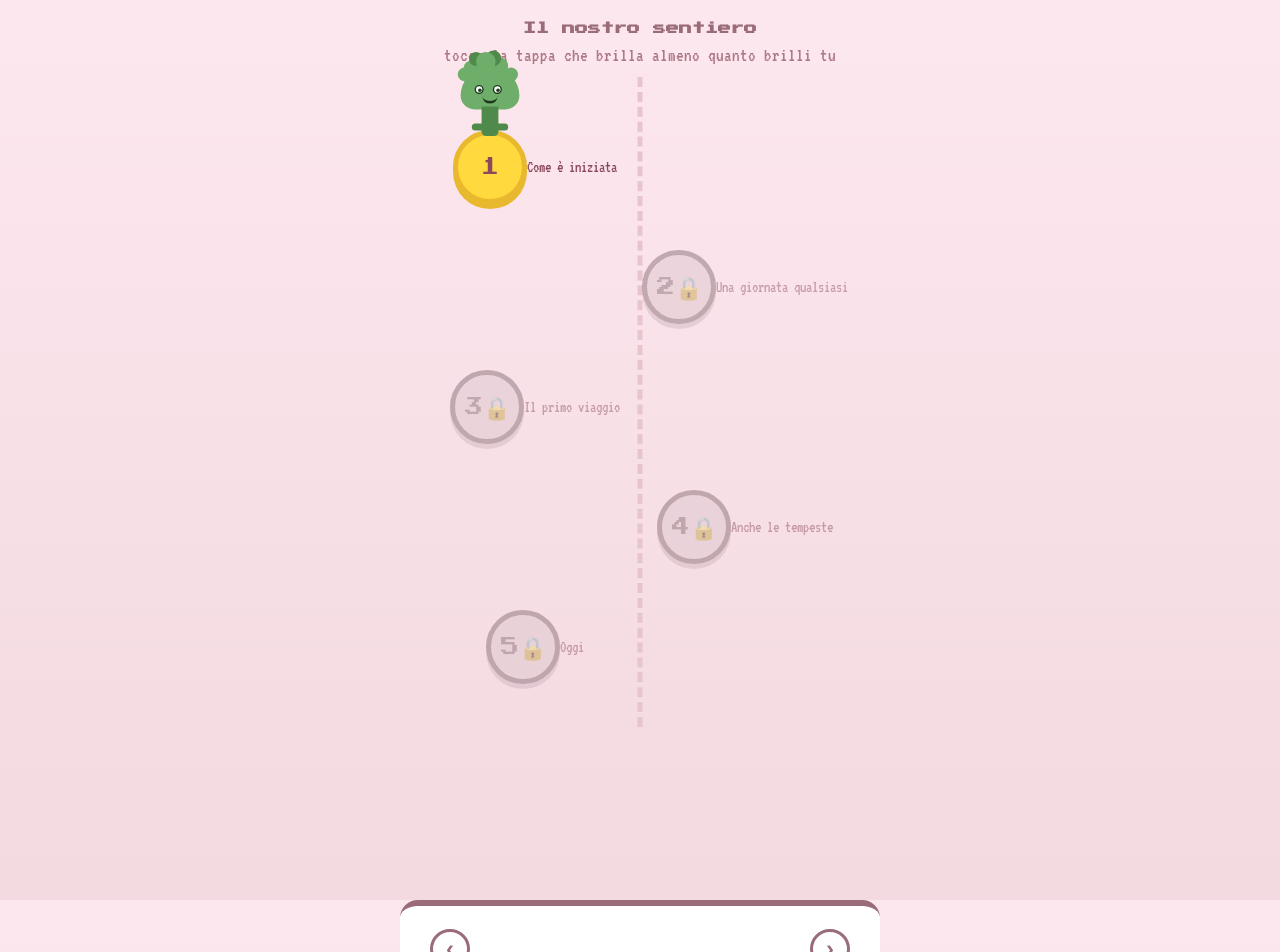
==== commit e40dcf98: "UX: bottone cameretta dopo l'epilogo, nota canzone, freccetta scroll nella letterina - seria: rimand" ====
--- a/seria.html
+++ b/seria.html
@@ -239,16 +239,17 @@
     content:'';position:absolute;bottom:-12px;left:50%;transform:translateX(-50%);
     border:8px solid transparent;border-top-color:var(--rosa-serio-scuro);
   }
-  /* rimando alla versione bambinesca (simmetrico alla finestra della cameretta) */
-  .to-room{
-    position:fixed;left:12px;bottom:12px;z-index:60;
-    font-family:'Press Start 2P',monospace;font-size:9px;line-height:1.4;
-    text-decoration:none;color:var(--rosa-serio-scuro);
-    background:rgba(255,255,255,.82);border:3px solid var(--rosa-serio-scuro);
-    border-radius:20px;padding:8px 12px;opacity:.85;
-    box-shadow:0 3px 0 rgba(154,107,120,.35);
-  }
-  .to-room:active{transform:translateY(2px);box-shadow:0 1px 0 rgba(154,107,120,.35);}
+  /* rimando alla versione bambinesca: bottone in fondo all'epilogo (dopo puzzle e cuore) */
+  .room-link{
+    display:flex;align-items:center;justify-content:center;gap:12px;
+    max-width:320px;margin:46px auto 0;
+    font-family:'Press Start 2P',monospace;font-size:11px;line-height:1.5;
+    text-decoration:none;color:var(--rosa-scuro);text-align:center;
+    background:var(--giallo);border:4px solid var(--rosa-serio-scuro);border-radius:12px;
+    padding:14px 16px;box-shadow:0 4px 0 var(--giallo-scuro);
+  }
+  .room-link:active{transform:translateY(3px);box-shadow:0 1px 0 var(--giallo-scuro);}
+  .room-link svg{width:28px;height:28px;flex:0 0 auto;image-rendering:pixelated;}
 </style>
 </head>
 <body>
@@ -257,9 +258,6 @@
   <h1>Il nostro sentiero</h1>
   <p>tocca la tappa che brilla almeno quanto brilli tu</p>
 </div>
-
-<!-- rimando alla versione bambinesca (simmetrico alla finestra nella cameretta) -->
-<a class="to-room" href="tiii.html">♥ la cameretta</a>
 
 <div class="sentiero" id="sentiero"></div>
 
@@ -289,7 +287,7 @@
         <div class="song-artist">The Police · tocca per ascoltare</div>
       </div>
     </div>
-    <p class="epi-note">[una delle tue preferite, ora anche una delle mie]</p>
+    <p class="epi-note">Nient'altro potrebbe essere se non questa canzone, ci ha accompagnato sempre</p>
   </section>
 
   <!-- blocco 3: puzzle foto -->
@@ -303,6 +301,18 @@
   </section>
 
   <div class="epi-end" id="epi-end"></div>
+
+  <!-- rimando alla versione bambinesca: appare solo qui, dopo il puzzle e il cuore -->
+  <a class="room-link" href="tiii.html">
+    <svg viewBox="0 0 16 16" shape-rendering="crispEdges" aria-hidden="true">
+      <rect x="2" y="2" width="12" height="12" fill="#9A6B78"/>
+      <rect x="3" y="3" width="10" height="10" fill="#BFE3F5"/>
+      <rect x="7.5" y="3" width="1" height="10" fill="#9A6B78"/>
+      <rect x="3" y="7.5" width="10" height="1" fill="#9A6B78"/>
+      <rect x="9" y="4" width="2" height="2" fill="#FFD93D"/>
+    </svg>
+    <span>e ora… la cameretta ♥</span>
+  </a>
 </div>
 
 <div class="scrim" id="scrim"></div>
